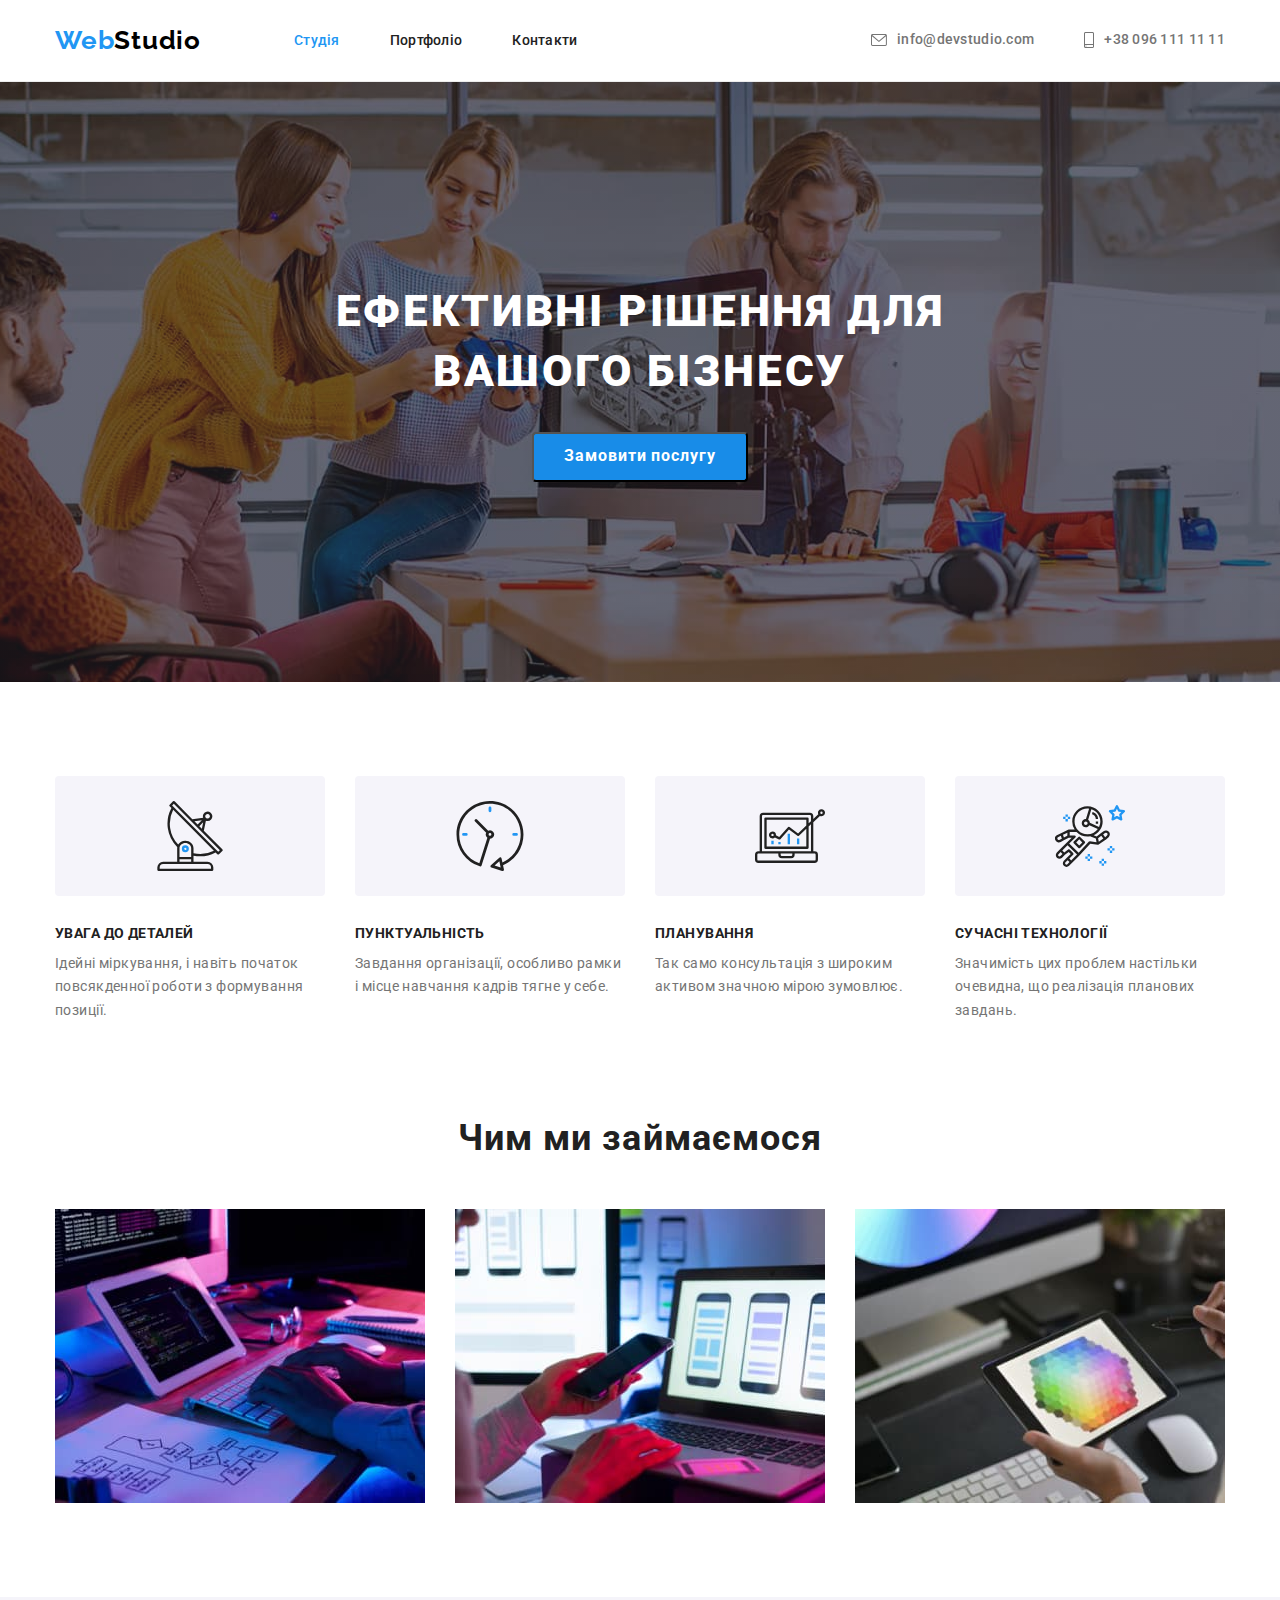
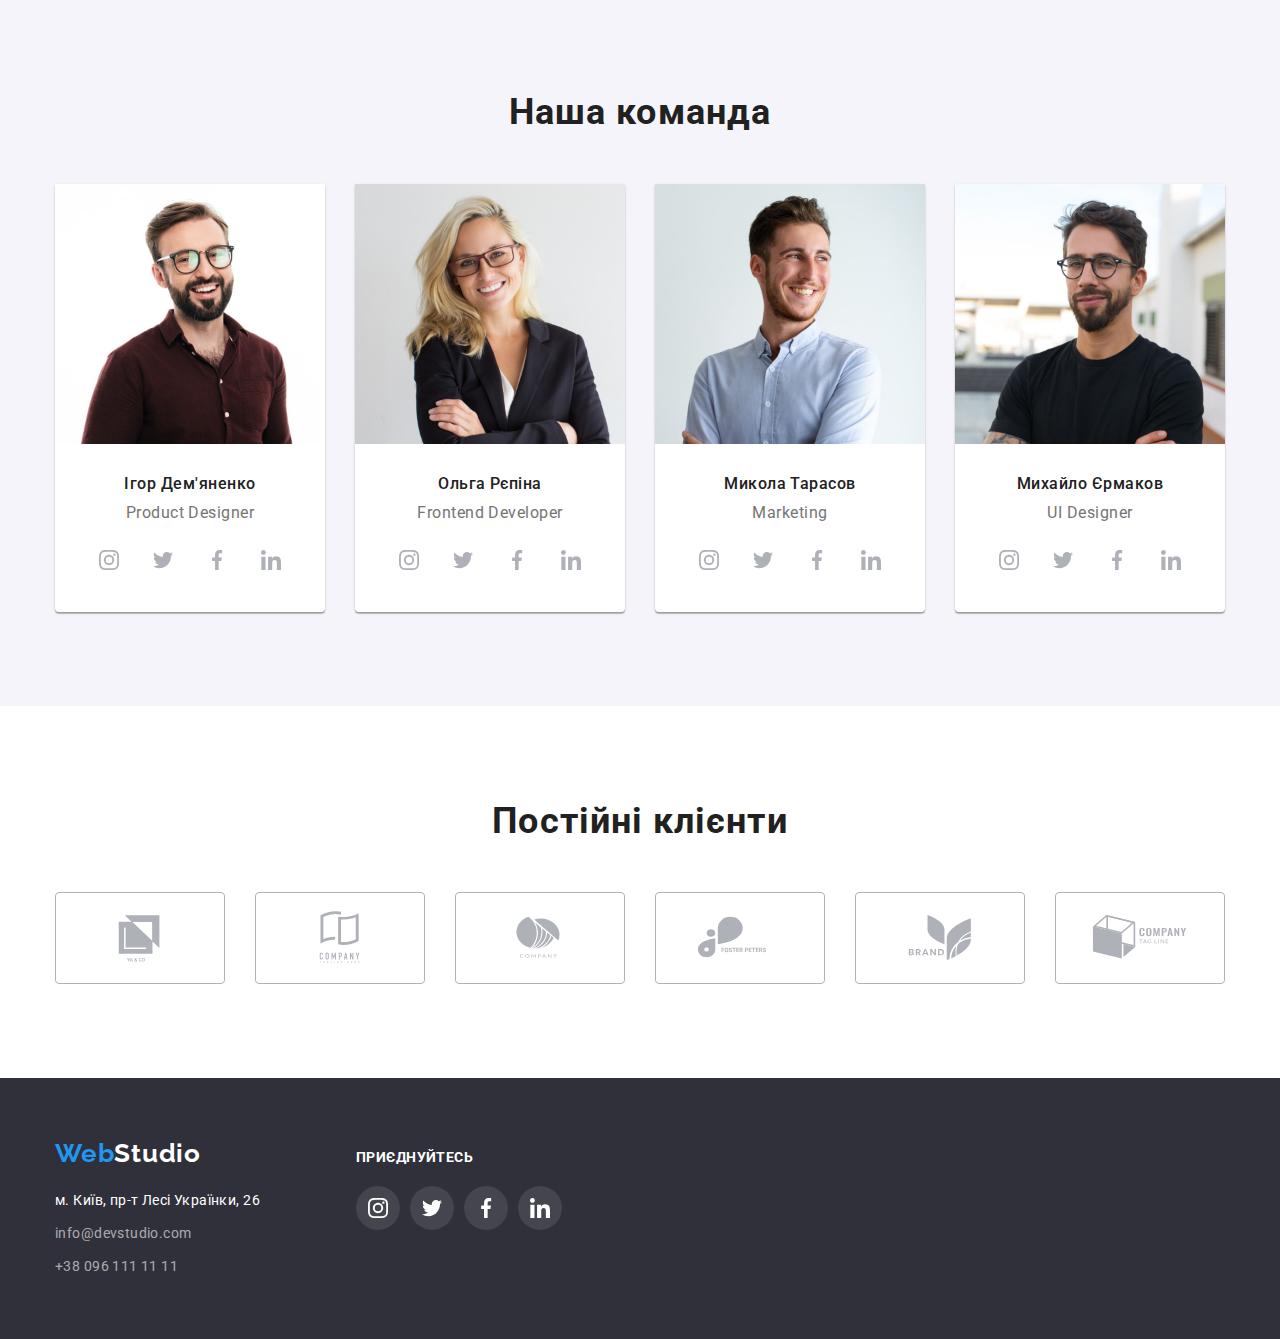
==== index.html @ 77d75700 "copy homework four" ====
<!DOCTYPE html>
<html lang="uk">
  <head>
    <meta charset="UTF-8" />
    <meta http-equiv="X-UA-Compatible" content="IE=edge" />
    <meta name="viewport" content="width=device-width, initial-scale=1.0" />
    <title>Студія</title>
    <link rel="preconnect" href="https://fonts.googleapis.com" />
    <link rel="preconnect" href="https://fonts.gstatic.com" crossorigin />
    <link
      href="https://fonts.googleapis.com/css2?family=Raleway:wght@700&family=Roboto:wght@400;500;700;900&display=swap"
      rel="stylesheet"
    />
    <link
      rel="stylesheet"
      href="https://cdnjs.cloudflare.com/ajax/libs/modern-normalize/1.1.0/modern-normalize.min.css"
    />
    <link rel="stylesheet" href="./css/styles.css" />
  </head>
  <body>
    <!--Шапка сайта-->
    <header class="header">
      <div class="container">
        <nav class="navigation">
          <a lang="en" href="./index.html" class="text-link link"
            >Web<span class="studio">Studio</span></a
          >
          <ul class="list-link list">
            <li>
              <a href="./index.html" class="navigation-link link active">Студія</a>
            </li>
            <li>
              <a href="./portfolio.html" class="navigation-link link">Портфоліо</a>
            </li>
            <li>
              <a href="" class="navigation-link link">Контакти</a>
            </li>
          </ul>
        </nav>
        <ul class="list-contacts list">
          <li>
            <a href="mailto:info@devstudio.com" class="contact-link link">
              <svg class="contact-logo" width="16" height="12">
                <use href="./images/symbol-defs.svg#envelope"></use></svg
              >info@devstudio.com</a
            >
          </li>
          <li>
            <a href="tel:+380961111111" class="contact-link link">
              <svg class="contact-logo" width="10" height="16">
                <use href="./images/symbol-defs.svg#smartphone"></use></svg
              >+38 096 111 11 11</a
            >
          </li>
        </ul>
      </div>
    </header>
    <!--Основний контент-->
    <main class="main">
      <!--Шапка контенту-->
      <section class="hero section">
        <div class="container">
          <h1 class="title-hero">Ефективні рішення для вашого бізнесу</h1>
          <button type="button" class="button">Замовити послугу</button>
        </div>
      </section>
      <!--Наші особливості-->
      <section class="feature section">
        <div class="container">
          <h2 class="visually-hidden">Наші особливості</h2>
          <ul class="feature-list list">
            <li class="text-list">
              <div class="container-logo">
                <svg class="feature-logo" width="70" height="70">
                  <use href="./images/symbol-defs.svg#antenna"></use>
                </svg>
              </div>
              <h3 class="title-text">УВАГА ДО ДЕТАЛЕЙ</h3>
              <p class="paragraph">
                Ідейні міркування, і навіть початок повсякденної роботи з формування позиції.
              </p>
            </li>
            <li class="text-list">
              <div class="container-logo">
                <svg class="feature-logo" width="70" height="70">
                  <use href="./images/symbol-defs.svg#clock"></use>
                </svg>
              </div>
              <h3 class="title-text">ПУНКТУАЛЬНІСТЬ</h3>
              <p class="paragraph">
                Завдання організації, особливо рамки і місце навчання кадрів тягне у себе.
              </p>
            </li>
            <li class="text-list">
              <div class="container-logo">
                <svg class="feature-logo" width="70" height="70">
                  <use href="./images/symbol-defs.svg#diagram"></use>
                </svg>
              </div>
              <h3 class="title-text">ПЛАНУВАННЯ</h3>
              <p class="paragraph">
                Так само консультація з широким активом значною мірою зумовлює.
              </p>
            </li>
            <li class="text-list">
              <div class="container-logo">
                <svg class="feature-logo" width="70" height="70">
                  <use href="./images/symbol-defs.svg#astronaut"></use>
                </svg>
              </div>
              <h3 class="title-text">СУЧАСНІ ТЕХНОЛОГІЇ</h3>
              <p class="paragraph">
                Значимість цих проблем настільки очевидна, що реалізація планових завдань.
              </p>
            </li>
          </ul>
        </div>
      </section>
      <!--Чим ми займаємося-->
      <section class="development section">
        <div class="container">
          <h2 class="title-development">Чим ми займаємося</h2>
          <ul class="list-development list">
            <li class="text-list-development">
              <div class="label">
                <img src="./images/one.jpg" alt="компютер" width="370" />
              </div>
            </li>
            <li class="text-list-development">
              <div class="label">
                <img src="./images/two.jpg" alt="телефон" width="370" />
              </div>
            </li>
            <li class="text-list-development">
              <div class="label">
                <img src="./images/three.jpg" alt="планшет" width="370" />
              </div>
            </li>
          </ul>
        </div>
      </section>
      <!--Наша команда-->
      <section class="team section">
        <div class="container">
          <h2 class="title-team">Наша команда</h2>
          <ul class="list-team list">
            <li class="text-list-team">
              <article class="card-team">
                <img
                  src="./images/productdesigner.jpg"
                  alt="чоловік в окулярах і сорочці"
                  width="270"
                />
                <div class="team-specialty">
                  <h3 class="title-name">Ігор Дем'яненко</h3>
                  <p class="specialty">Product Designer</p>
                  <ul class="team-social list">
                    <li class="text-team-social">
                      <a href="" class="social-link-team link">
                        <svg class="logo-team" width="20" height="20">
                          <use href="./images/symbol-defs.svg#instagram"></use>
                        </svg>
                      </a>
                    </li>
                    <li class="text-team-social">
                      <a href="" class="social-link-team link">
                        <svg class="logo-team" width="20" height="20">
                          <use href="./images/symbol-defs.svg#twitter"></use>
                        </svg>
                      </a>
                    </li>
                    <li class="text-team-social">
                      <a href="" class="social-link-team link">
                        <svg class="logo-team" width="20" height="20">
                          <use href="./images/symbol-defs.svg#facebook"></use>
                        </svg>
                      </a>
                    </li>
                    <li class="text-team-social">
                      <a href="" class="social-link-team link">
                        <svg class="logo-team" width="20" height="20">
                          <use href="./images/symbol-defs.svg#linkedin"></use>
                        </svg>
                      </a>
                    </li>
                  </ul>
                </div>
              </article>
            </li>
            <li class="text-list-team">
              <article class="card-team">
                <img
                  src="./images/frontenddeveloper.jpg"
                  alt="жінка в окулярах і костюмі"
                  width="270"
                />
                <div class="team-specialty">
                  <h3 class="title-name">Ольга Рєпіна</h3>
                  <p lang="en" class="specialty">Frontend Developer</p>
                  <ul class="team-social list">
                    <li class="text-team-social">
                      <a href="" class="social-link-team link">
                        <svg class="logo-team" width="20" height="20">
                          <use href="./images/symbol-defs.svg#instagram"></use>
                        </svg>
                      </a>
                    </li>
                    <li class="text-team-social">
                      <a href="" class="social-link-team link">
                        <svg class="logo-team" width="20" height="20">
                          <use href="./images/symbol-defs.svg#twitter"></use>
                        </svg>
                      </a>
                    </li>
                    <li class="text-team-social">
                      <a href="" class="social-link-team link">
                        <svg class="logo-team" width="20" height="20">
                          <use href="./images/symbol-defs.svg#facebook"></use>
                        </svg>
                      </a>
                    </li>
                    <li class="text-team-social">
                      <a href="" class="social-link-team link">
                        <svg class="logo-team" width="20" height="20">
                          <use href="./images/symbol-defs.svg#linkedin"></use>
                        </svg>
                      </a>
                    </li>
                  </ul>
                </div>
              </article>
            </li>
            <li class="text-list-team">
              <article class="card-team">
                <img
                  src="./images/marketing.jpg"
                  alt="чоловік в світло голубій сорочці"
                  width="270"
                />
                <div class="team-specialty">
                  <h3 class="title-name">Микола Тарасов</h3>
                  <p lang="en" class="specialty">Marketing</p>
                  <ul class="team-social list">
                    <li class="text-team-social">
                      <a href="" class="social-link-team link">
                        <svg class="logo-team" width="20" height="20">
                          <use href="./images/symbol-defs.svg#instagram"></use>
                        </svg>
                      </a>
                    </li>
                    <li class="text-team-social">
                      <a href="" class="social-link-team link">
                        <svg class="logo-team" width="20" height="20">
                          <use href="./images/symbol-defs.svg#twitter"></use>
                        </svg>
                      </a>
                    </li>
                    <li class="text-team-social">
                      <a href="" class="social-link-team link">
                        <svg class="logo-team" width="20" height="20">
                          <use href="./images/symbol-defs.svg#facebook"></use>
                        </svg>
                      </a>
                    </li>
                    <li class="text-team-social">
                      <a href="" class="social-link-team link">
                        <svg class="logo-team" width="20" height="20">
                          <use href="./images/symbol-defs.svg#linkedin"></use>
                        </svg>
                      </a>
                    </li>
                  </ul>
                </div>
              </article>
            </li>
            <li class="text-list-team">
              <article class="card-team">
                <img
                  src="./images/uidesigner.jpg"
                  alt="чоловік в окулярах і чорній футболці"
                  width="270"
                />
                <div class="team-specialty">
                  <h3 class="title-name">Михайло Єрмаков</h3>
                  <p lang="en" class="specialty">UI Designer</p>
                  <ul class="team-social list">
                    <li class="text-team-social">
                      <a href="" class="social-link-team link">
                        <svg class="logo-team" width="20" height="20">
                          <use href="./images/symbol-defs.svg#instagram"></use>
                        </svg>
                      </a>
                    </li>
                    <li class="text-team-social">
                      <a href="" class="social-link-team link">
                        <svg class="logo-team" width="20" height="20">
                          <use href="./images/symbol-defs.svg#twitter"></use>
                        </svg>
                      </a>
                    </li>
                    <li class="text-team-social">
                      <a href="" class="social-link-team link">
                        <svg class="logo-team" width="20" height="20">
                          <use href="./images/symbol-defs.svg#facebook"></use>
                        </svg>
                      </a>
                    </li>
                    <li class="text-team-social">
                      <a href="" class="social-link-team link">
                        <svg class="logo-team" width="20" height="20">
                          <use href="./images/symbol-defs.svg#linkedin"></use>
                        </svg>
                      </a>
                    </li>
                  </ul>
                </div>
              </article>
            </li>
          </ul>
        </div>
      </section>
    </main>
    <!--Постійні клієнти-->
    <section class="company section">
      <div class="container">
        <h2 class="title-company">Постійні клієнти</h2>
        <ul class="company-list list">
          <li class="company-text">
            <a href="" class="company-link link">
              <svg class="logo-company" width="106" height="60">
                <use href="./images/symbol-defs.svg#client-1"></use>
              </svg>
            </a>
          </li>
          <li class="company-text">
            <a href="" class="company-link link">
              <svg class="logo-company" width="106" height="60">
                <use href="./images/symbol-defs.svg#client-2"></use>
              </svg>
            </a>
          </li>
          <li class="company-text">
            <a href="" class="company-link link">
              <svg class="logo-company" width="106" height="60">
                <use href="./images/symbol-defs.svg#client-3"></use>
              </svg>
            </a>
          </li>
          <li class="company-text">
            <a href="" class="company-link link">
              <svg class="logo-company" width="106" height="60">
                <use href="./images/symbol-defs.svg#client-4"></use>
              </svg>
            </a>
          </li>
          <li class="company-text">
            <a href="" class="company-link link">
              <svg class="logo-company" width="106" height="60">
                <use href="./images/symbol-defs.svg#client-5"></use>
              </svg>
            </a>
          </li>
          <li class="company-text">
            <a href="" class="company-link link">
              <svg class="logo-company" width="106" height="60">
                <use href="./images/symbol-defs.svg#client-6"></use>
              </svg>
            </a>
          </li>
        </ul>
      </div>
    </section>
    <!--Підвал-->
    <footer class="footer">
      <div class="container">
        <div class="footer-container">
          <a lang="en" href="./index.html" class="text-link-footer link"
            >Web<span class="footer-studio">Studio</span></a
          >
          <address class="address">
            <p class="paragraph-address">м. Київ, пр-т Лесі Українки, 26</p>
            <ul class="list-address list">
              <li class="text-contact">
                <a href="mailto:info@devstudio.com" class="contact-link-address link"
                  >info@devstudio.com</a
                >
              </li>
              <li class="text-contact">
                <a href="tel:+380961111111" class="contact-link-address link">+38 096 111 11 11</a>
              </li>
            </ul>
          </address>
        </div>
        <div class="social">
          <p class="paragraph-social">Приєднуйтесь</p>
          <ul class="list-social list">
            <li class="text-social">
              <a href="" class="social-link link">
                <svg class="logo-social" width="20" height="20">
                  <use href="./images/symbol-defs.svg#instagram-footer"></use>
                </svg>
              </a>
            </li>
            <li class="text-social">
              <a href="" class="social-link link">
                <svg class="logo-social" width="20" height="20">
                  <use href="./images/symbol-defs.svg#twitter-footer"></use>
                </svg>
              </a>
            </li>
            <li class="text-social">
              <a href="" class="social-link link">
                <svg class="logo-social" width="20" height="20">
                  <use href="./images/symbol-defs.svg#facebook-footer"></use>
                </svg>
              </a>
            </li>
            <li class="text-social">
              <a href="" class="social-link link">
                <svg class="logo-social" width="20" height="20">
                  <use href="./images/symbol-defs.svg#linkedin-footer"></use>
                </svg>
              </a>
            </li>
          </ul>
        </div>
      </div>
    </footer>
  </body>
</html>
---- css/styles.css ----
html {
    box-sizing: border-box;
}

*,
*::before,
*::after {
    box-sizing: inherit;
}

:root {
    --title-text-color: #212121;
    --primary-text-color: #757575;
    --accent-color: #2196f3;
    --active-color: #fff;
    --indent-number: 30px;
}

body {
    font-family: 'Roboto', sans-serif;
    color: var(--title-text-color);
}

p,
h1,
h2,
h3,
h4,
h5,
h6 {
    margin: 0;
}

ul,
ol {
    margin: 0;
    padding-left: 0;
    list-style: none;
}

img {
    display: block;
    max-width: 100%;
    height: auto;
}

.container {
    width: 1200px;
    padding-left: 15px;
    padding-right: 15px;
    margin: 0 auto;
}

/*-----------------------------------------ШАПКА САЙТА--------------------------------------------*/

.header {
    border-bottom: 1px solid #ececec;
    padding-top: 25px;
    padding-bottom: 25px;
}

.list-link,
.list-contacts {
    display: flex;
    align-items: center;
    gap: 50px;
}

.header > .container {
    display: flex;
    align-items: center;
    justify-content: space-between;
}

.navigation {
    display: flex;
    align-items: center;
}

.text-link {
    margin-right: 93px;
}

.text-link,
.text-link-footer {
    font-family: 'Raleway';
    font-weight: 700;
    font-size: 26px;
    line-height: 1.19;
    letter-spacing: 0.03em;
    color: var(--accent-color);
}

.studio {
    color: #000;
}

.link {
    text-decoration: none;
}

.list {
    list-style: none;
}

.navigation-link,
.contact-link {
    font-weight: 500;
    font-size: 14px;
    line-height: 1.14;
    letter-spacing: 0.02em;
}

.navigation-link {
    color: var(--title-text-color);
}

.navigation-link:hover,
.navigation-link:focus {
    color: var(--accent-color);
}

.active {
    color: var(--accent-color);
    position: relative;
}

.contact-link {
    display: flex;
    align-items: center;
    gap: 10px;
    color: var(--primary-text-color);
    fill: currentColor;
}

.contact-link:hover,
.contact-link:focus {
    color: var(--accent-color);
}

/*-----------------------------------------ШАПКА КОНТЕНТУ---------------------------------------*/

.section {
    padding-top: 94px;
    padding-bottom: 94px;
}

.development {
    padding-top: 0;
}

.hero {
    padding-top: 200px;
    padding-bottom: 200px;
    background-color: #2f303a;
    background-image: linear-gradient(rgba(47, 48, 58, 0.4), rgba(47, 48, 58, 0.4)),
        url(../images/hero.jpg);
    text-align: center;
    background-repeat: no-repeat;
    background-position: center;
    background-size: 1600px;
}

.title-hero {
    font-weight: 900;
    font-size: 44px;
    line-height: 1.36;
    letter-spacing: 0.06em;
    text-transform: uppercase;
    color: var(--active-color);
    width: 696px;
    margin-left: auto;
    margin-right: auto;
}

.button {
    font-weight: 700;
    font-size: 16px;
    line-height: 1.89;
    align-items: center;
    letter-spacing: 0.06em;
    cursor: pointer;
    color: var(--active-color);
    background-color: #188ce8;
    margin-top: var(--indent-number);
    min-width: 216px;
    min-height: 50px;
    border-radius: 4px;
}

.button:hover,
.button:focus {
    color: var(--active-color);
    background-color: var(--accent-color);
}

/*-----------------------------------------НАШІ ОСОБЛИВОСТІ--------------------------------------*/

.visually-hidden {
    position: absolute;
    width: 1px;
    height: 1px;
    margin: -1px;
    border: 0;
    padding: 0;
    white-space: nowrap;
    clip-path: inset(100%);
    clip: rect(0 0 0 0);
    overflow: hidden;
}

.feature-list {
    display: flex;
    flex-wrap: wrap;
    justify-content: center;
    gap: var(--indent-number);
}

.text-list {
    flex-basis: calc(100% / 4 - var(--indent-number));
}

.container-logo {
    width: 270px;
    height: 120px;
    background: #f5f4fa;
    border-radius: 4px;
    display: flex;
    align-items: center;
    justify-content: center;
}

.title-text {
    font-size: 14px;
    line-height: 1.14;
    letter-spacing: 0.03em;
    text-transform: uppercase;
    color: var(--title-text-color);
    margin-top: var(--indent-number);
}

.paragraph {
    margin-top: 10px;
}

.paragraph,
.paragraph-address,
.contact-link-address {
    font-family: 'Roboto';
    font-style: normal;
    font-size: 14px;
    line-height: 1.71;
    letter-spacing: 0.03em;
    color: var(--primary-text-color);
}

.paragraph-address {
    color: var(--active-color);
}

/*-----------------------------------------ЧИМ МИ ЗАЙМАЄМОСЬ----------------------------------------*/

.title-development,
.title-team {
    font-size: 36px;
    line-height: 1.17;
    text-align: center;
    letter-spacing: 0.03em;
    color: var(--title-text-color);
}

.list-development {
    display: flex;
    justify-content: center;
    gap: var(--indent-number);
    margin-top: 50px;
}

.label {
    width: 370px;
}

.text-list-development {
    flex-basis: calc(100% / 3 - var(--indent-number));
}

/*-----------------------------------------НАША КОМАНДА----------------------------------------------*/

.team {
    background-color: #f5f4fa;
}

.list-team {
    display: flex;
    flex-wrap: wrap;
    justify-content: center;
    gap: var(--indent-number);
    margin-top: 50px;
}

.card-team {
    width: 270px;
}

.text-list-team {
    flex-basis: calc(100% / 4 - var(--indent-number));
    background: var(--active-color);
    box-shadow: 0px 1px 3px rgba(0, 0, 0, 0.12), 0px 1px 1px rgba(0, 0, 0, 0.14),
        0px 2px 1px rgba(0, 0, 0, 0.2);
    border-radius: 0px 0px 4px 4px;
}

.title-name {
    font-weight: 500;
    font-size: 16px;
    line-height: 1.19;
    text-align: center;
    letter-spacing: 0.03em;
    color: var(--title-text-color);
}

.team-specialty {
    padding-top: var(--indent-number);
    padding-bottom: var(--indent-number);
}

.specialty {
    font-size: 16px;
    line-height: 1.19;
    text-align: center;
    letter-spacing: 0.03em;
    color: var(--primary-text-color);
    margin-top: 10px;
}

.team-social {
    display: flex;
    margin-top: 16px;
    gap: 10px;
    justify-content: center;
}

.social-link-team,
.social-link {
    width: 44px;
    height: 44px;
    border-radius: 50%;
    display: flex;
    align-items: center;
    justify-content: center;
}

.social-link-team {
    background: var(--active-color);
    fill: #afb1b8;
}

.social-link-team:hover,
.social-link-team:focus {
    background-color: var(--accent-color);
    fill: var(--active-color);
}

/*==================================ПОСТІЙНІ КЛІЄНТІ====================================*/

.title-company {
    font-weight: 700;
    font-size: 36px;
    line-height: 1.17;
    text-align: center;
    letter-spacing: 0.03em;
    color: #212121;
}

.company-list {
    margin-top: 50px;
    display: flex;
    flex-wrap: wrap;
    justify-content: center;
    gap: var(--indent-number);
}

.company-text {
    flex-basis: calc(100% / 6 - var(--indent-number));
}

.company-link {
    display: flex;
    align-items: center;
    justify-content: center;
    width: 170px;
    height: 92px;
    border: 1px solid #afb1b8;
    border-radius: 4px;
    fill: #afb1b8;
}

.company-link:hover,
.company-link:focus {
    border-color: var(--accent-color);
    fill: var(--accent-color);
}

/*-----------------------------------------ФІЛЬТРИ ПРОЕКТІВ-------------------------------------------*/

.list-filter {
    display: flex;
    justify-content: center;
    gap: 8px;
}

.list-project {
    display: flex;
    flex-wrap: wrap;
    gap: var(--indent-number);
    margin-top: 50px;
}

.text-list-project {
    flex-basis: calc(100% / 3 - var(--indent-number));
}

.button-filter {
    cursor: pointer;
    font-family: 'Roboto';
    font-weight: 500;
    font-size: 16px;
    line-height: 1.63;
    text-align: center;
    letter-spacing: 0.03em;
    color: var(--title-text-color);
    padding: 6px 22px;
    border-radius: 4px;
    border: 0;
}

.button-filter:hover,
.button-filter:focus {
    color: var(--active-color);
    background-color: var(--accent-color);
    box-shadow: 0px 3px 1px rgba(0, 0, 0, 0.1), 0px 1px 2px rgba(0, 0, 0, 0.08),
        0px 2px 2px rgba(0, 0, 0, 0.12);
}

.card {
    width: 370px;
}

.card:hover {
    box-shadow: 0px 1px 1px rgba(0, 0, 0, 0.12), 0px 4px 4px rgba(0, 0, 0, 0.06),
        1px 4px 6px rgba(0, 0, 0, 0.16);
}

.card-content {
    padding: 20px 24px;
    background: var(--active-color);
    border: 1px solid #eee;
}

.title-text-project {
    font-size: 18px;
    line-height: 2;
    letter-spacing: 0.06em;
    color: var(--title-text-color);
}

.paragraph-project {
    font-size: 16px;
    line-height: 1.89;
    letter-spacing: 0.03em;
    color: var(--primary-text-color);
    margin-top: 4px;
}

/*-----------------------------------------ПІДВАЛ------------------------------------------------*/

.footer {
    background: #2f303a;
    padding-top: 60px;
    padding-bottom: 60px;
}

.footer > .container {
    display: flex;
    gap: 70px;
    align-items: baseline;
}

.footer-container {
    min-width: 231px;
}

.address {
    margin-top: 20px;
}

.footer-studio {
    color: var(--active-color);
}

.list-address {
    margin-top: 9px;
}

.text-contact:not(:first-child) {
    margin-top: 9px;
}

.contact-link-address {
    color: rgba(255, 255, 255, 0.6);
}

.contact-link-address:hover,
.contact-link-address:focus {
    color: var(--accent-color);
}

.social {
    min-width: 206px;
    height: 80px;
}

.list-social {
    display: flex;
    margin-top: 20px;
    justify-content: center;
    gap: 10px;
}

.paragraph-social {
    font-weight: 700;
    font-size: 14px;
    line-height: 1.14;
    letter-spacing: 0.03em;
    text-transform: uppercase;
    color: var(--active-color);
}

.social-link {
    background: rgba(255, 255, 255, 0.1);
}

.logo-social {
    fill: var(--active-color);
}

.social-link:hover,
.social-link:focus {
    background-color: var(--accent-color);
}
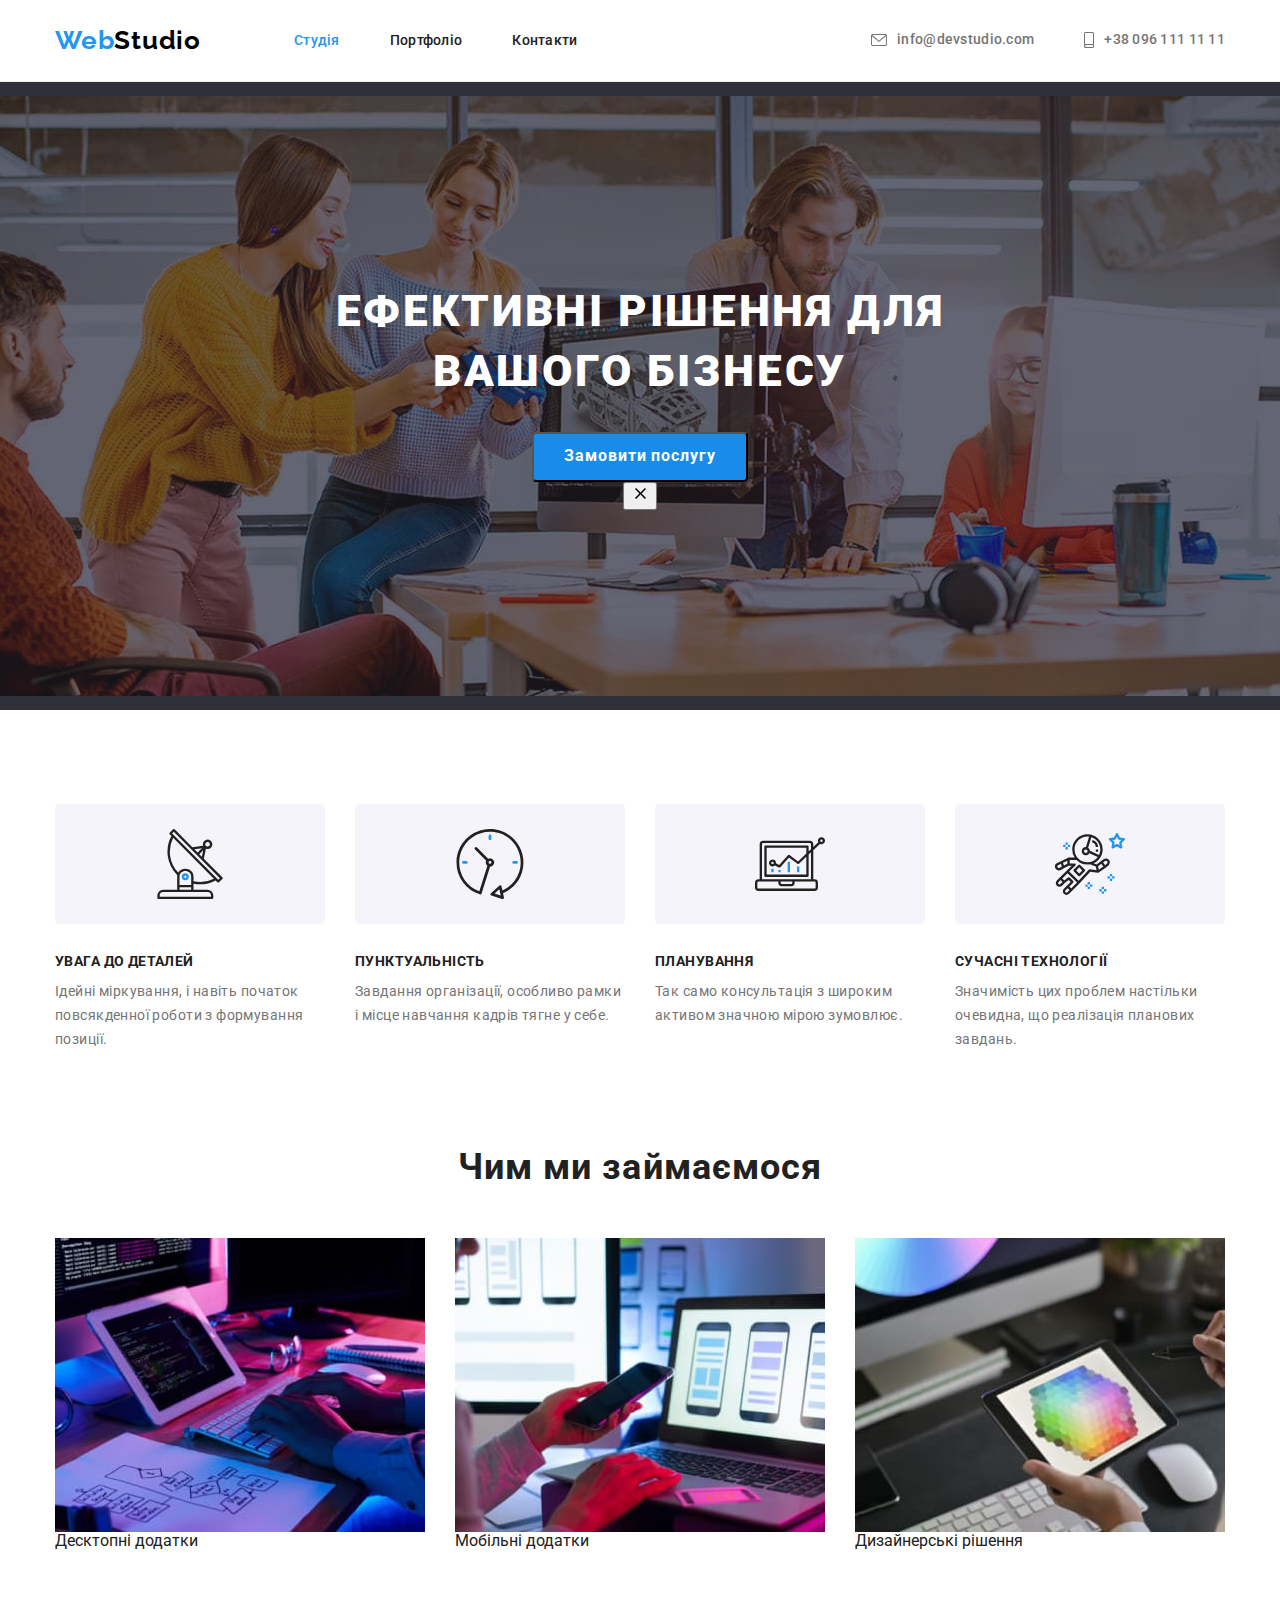
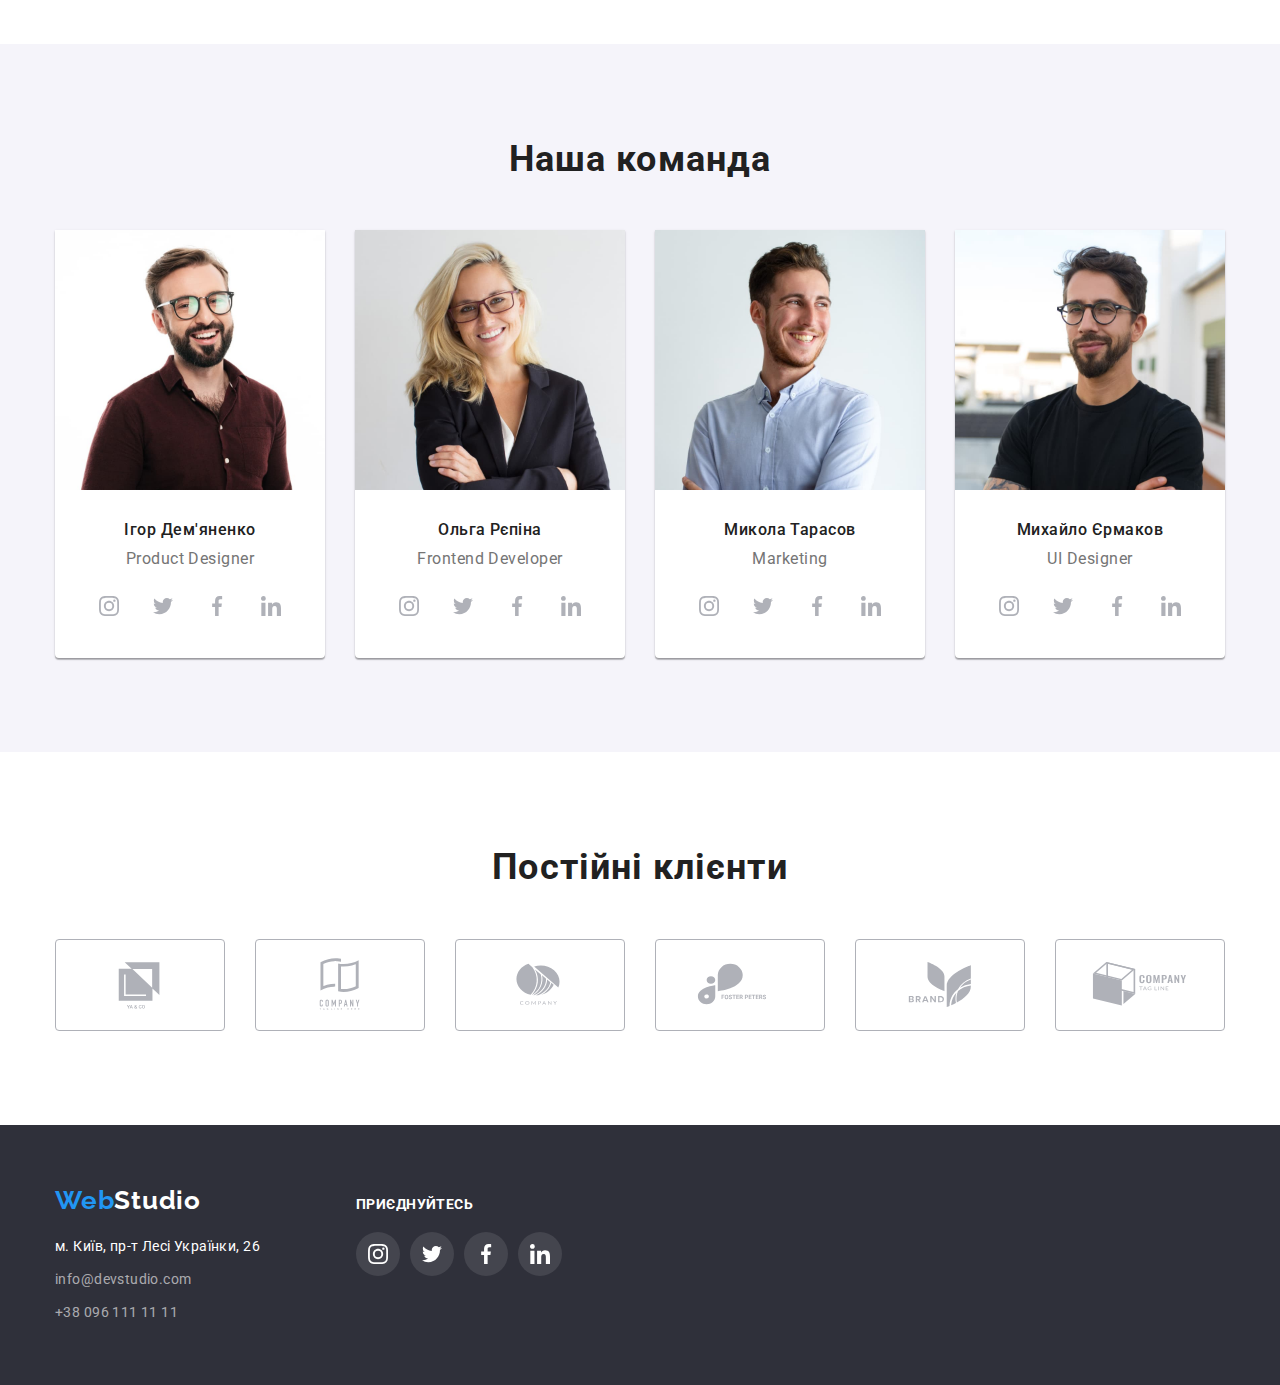
==== commit be192587: "added modal window" ====
--- a/index.html
+++ b/index.html
@@ -61,7 +61,17 @@
       <section class="hero section">
         <div class="container">
           <h1 class="title-hero">Ефективні рішення для вашого бізнесу</h1>
-          <button type="button" class="button">Замовити послугу</button>
+          <button type="button" class="button" data-modal-open>Замовити послугу</button>
+          <div class="backdrop is-hidden" data-modal>
+            <div class="modal">
+              <button data-modal-close type="button" class="close">
+                <svg class="modal-close" width="18" height="18">
+                  <use href="./images/symbol-defs.svg#close"></use>
+                </svg>
+                <span class="visually-hidden">Закрити</span>
+              </button>
+            </div>
+          </div>
         </div>
       </section>
       <!--Наші особливості-->
@@ -124,16 +134,19 @@
             <li class="text-list-development">
               <div class="label">
                 <img src="./images/one.jpg" alt="компютер" width="370" />
+                <p class="paragraph-development">Десктопні додатки</p>
               </div>
             </li>
             <li class="text-list-development">
               <div class="label">
                 <img src="./images/two.jpg" alt="телефон" width="370" />
+                <p class="paragraph-development">Мобільні додатки</p>
               </div>
             </li>
             <li class="text-list-development">
               <div class="label">
                 <img src="./images/three.jpg" alt="планшет" width="370" />
+                <p class="paragraph-development">Дизайнерські рішення</p>
               </div>
             </li>
           </ul>
@@ -426,5 +439,6 @@
         </div>
       </div>
     </footer>
+    <script src="./js/modal.js"></script>
   </body>
 </html>
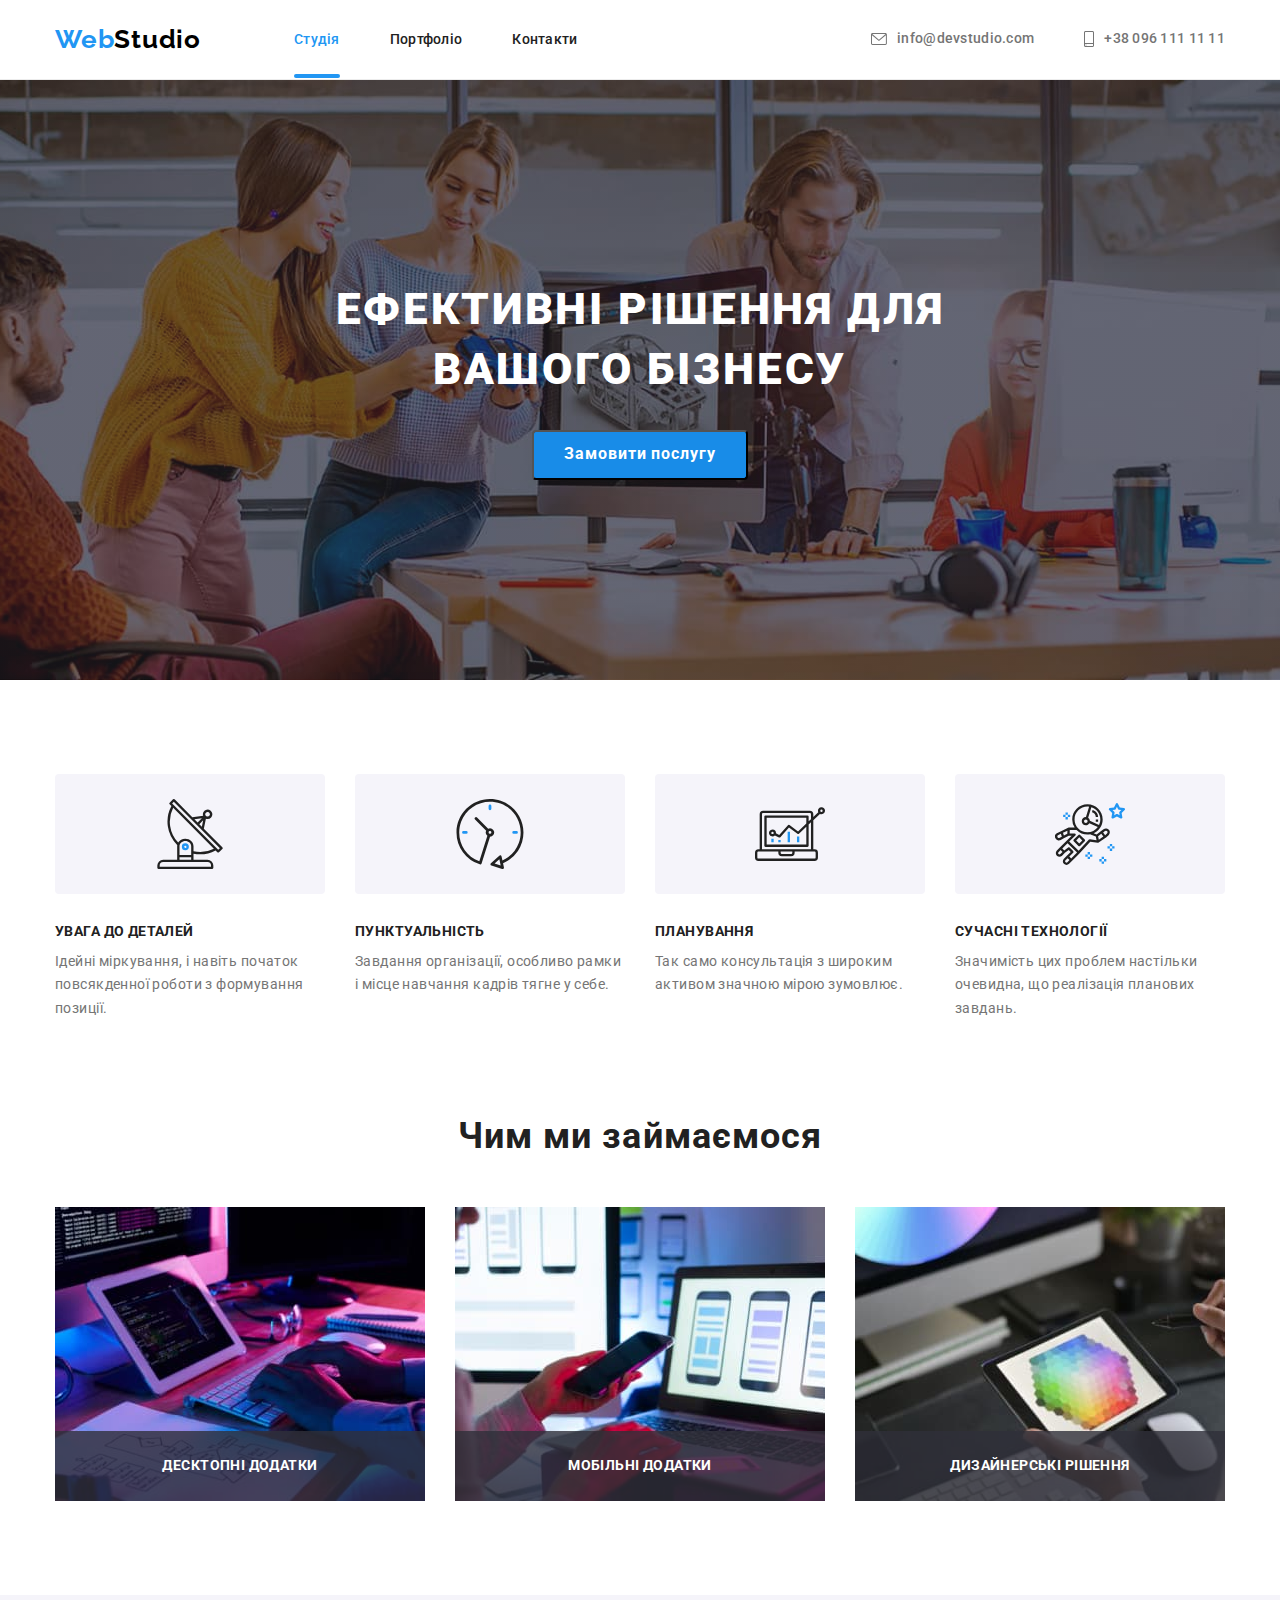
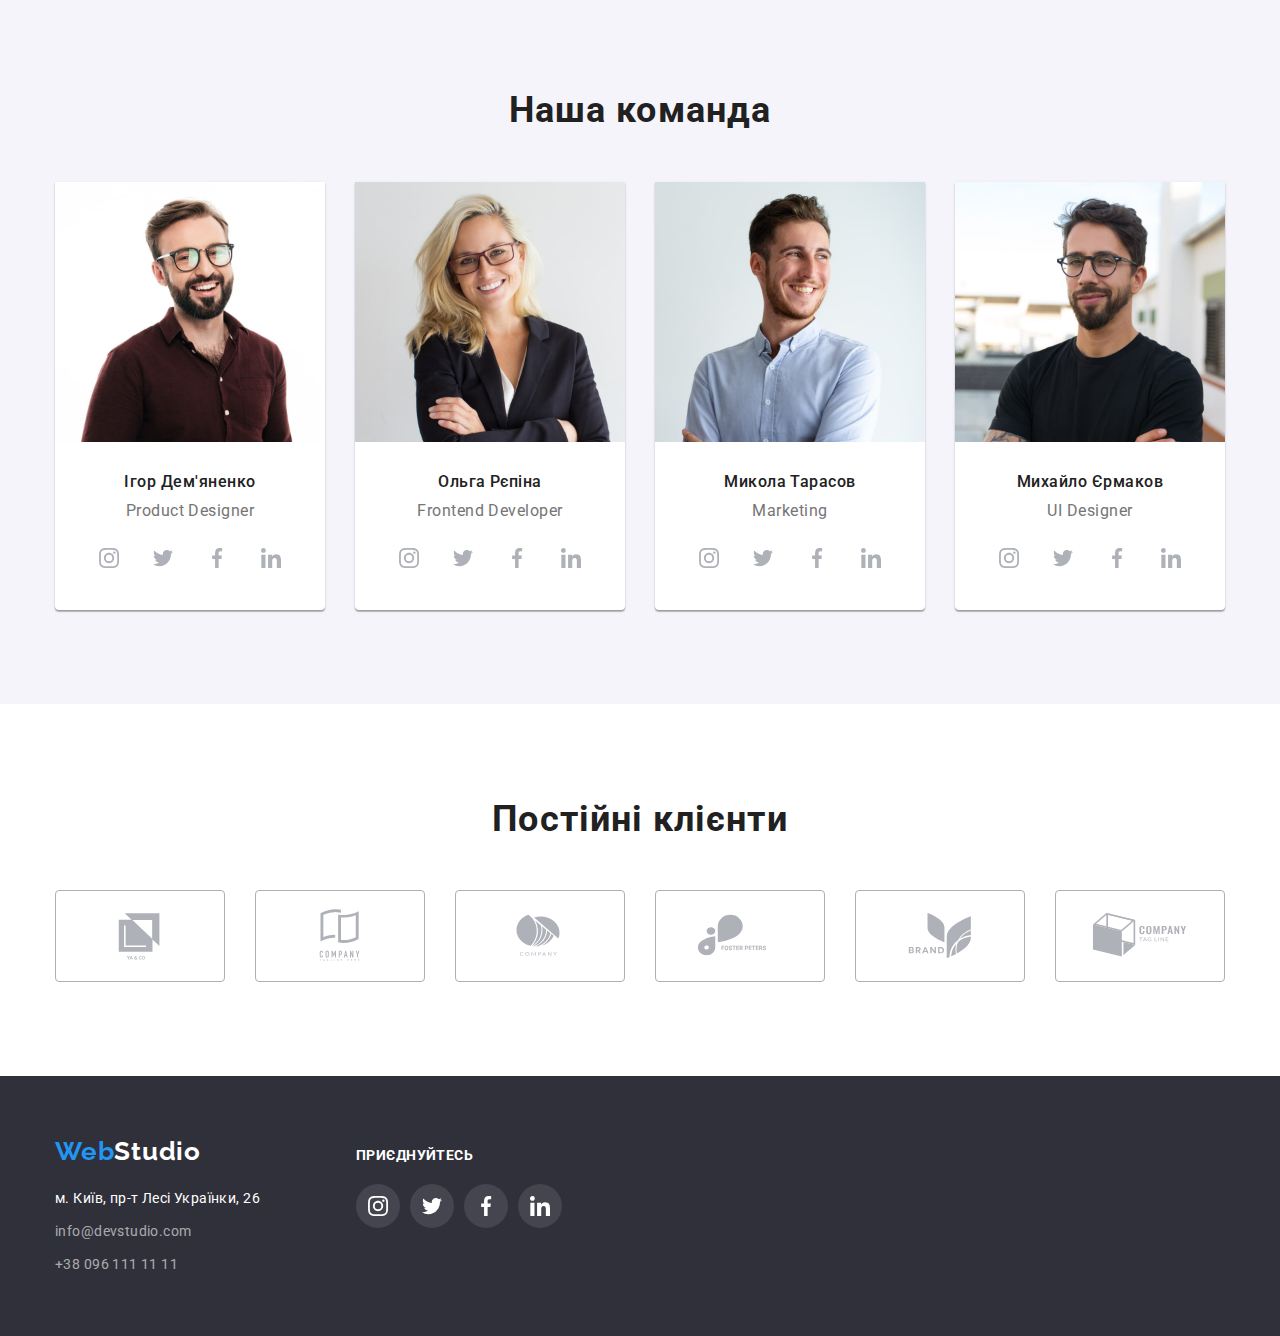
==== commit 4fe540ea: "placed the modal code under the footer" ====
--- a/index.html
+++ b/index.html
@@ -62,16 +62,6 @@
         <div class="container">
           <h1 class="title-hero">Ефективні рішення для вашого бізнесу</h1>
           <button type="button" class="button" data-modal-open>Замовити послугу</button>
-          <div class="backdrop is-hidden" data-modal>
-            <div class="modal">
-              <button data-modal-close type="button" class="close">
-                <svg class="modal-close" width="18" height="18">
-                  <use href="./images/symbol-defs.svg#close"></use>
-                </svg>
-                <span class="visually-hidden">Закрити</span>
-              </button>
-            </div>
-          </div>
         </div>
       </section>
       <!--Наші особливості-->
@@ -439,6 +429,16 @@
         </div>
       </div>
     </footer>
+    <div class="backdrop is-hidden" data-modal>
+      <div class="modal">
+        <button data-modal-close type="button" class="close">
+          <svg class="modal-close" width="18" height="18">
+            <use href="./images/symbol-defs.svg#close"></use>
+          </svg>
+          <span class="visually-hidden">Закрити</span>
+        </button>
+      </div>
+    </div>
     <script src="./js/modal.js"></script>
   </body>
 </html>
--- a/css/styles.css
+++ b/css/styles.css
@@ -14,6 +14,7 @@
     --accent-color: #2196f3;
     --active-color: #fff;
     --indent-number: 30px;
+    --animation-behavior: cubic-bezier(0.4, 0, 0.2, 1);
 }
 
 body {
@@ -55,8 +56,8 @@
 
 .header {
     border-bottom: 1px solid #ececec;
-    padding-top: 25px;
-    padding-bottom: 25px;
+    padding-bottom: 24px;
+    padding-top: 24px;
 }
 
 .list-link,
@@ -113,6 +114,7 @@
 
 .navigation-link {
     color: var(--title-text-color);
+    transition: color 250ms var(--animation-behavior);
 }
 
 .navigation-link:hover,
@@ -125,12 +127,24 @@
     position: relative;
 }
 
+.active::after {
+    content: '';
+    position: absolute;
+    background-color: currentColor;
+    border-radius: 2px;
+    width: 100%;
+    height: 4px;
+    bottom: -31px;
+    left: 0;
+}
+
 .contact-link {
     display: flex;
     align-items: center;
     gap: 10px;
     color: var(--primary-text-color);
     fill: currentColor;
+    transition: color 250ms var(--animation-behavior);
 }
 
 .contact-link:hover,
@@ -158,7 +172,8 @@
     text-align: center;
     background-repeat: no-repeat;
     background-position: center;
-    background-size: 1600px;
+    background-size: cover;
+    max-width: 1600px;
 }
 
 .title-hero {
@@ -182,16 +197,73 @@
     cursor: pointer;
     color: var(--active-color);
     background-color: #188ce8;
-    margin-top: var(--indent-number);
     min-width: 216px;
     min-height: 50px;
     border-radius: 4px;
+    margin-top: var(--indent-number);
+    transition: background-color 250ms var(--animation-behavior);
 }
 
 .button:hover,
 .button:focus {
     color: var(--active-color);
     background-color: var(--accent-color);
+}
+
+.backdrop {
+    position: fixed;
+    top: 0;
+    left: 0;
+    width: 100%;
+    height: 100%;
+    background: rgba(0, 0, 0, 0.2);
+    /* display: block; */
+    z-index: 1;
+    transition: opacity 250ms var(--animation-behavior), visibility 250ms var(--animation-behavior);
+}
+
+.is-hidden {
+    opacity: 0;
+    visibility: hidden;
+    pointer-events: none;
+}
+
+.modal {
+    position: absolute;
+    top: 50%;
+    left: 50%;
+    transform: translate(-50%, -50%) scale(1);
+    width: 528px;
+    height: 581px;
+    border-radius: 4px;
+    background-color: var(--active-color);
+    box-shadow: 0px 1px 3px rgba(0, 0, 0, 0.12), 0px 1px 1px rgba(0, 0, 0, 0.14),
+        0px 2px 1px rgba(0, 0, 0, 0.2);
+    /* display: block; */
+    transition: transform 250ms var(--animation-behavior),opacity 250ms var(--animation-behavior),
+        visibility 250ms var(--animation-behavior);
+}
+
+.backdrop.is-hidden .modal {
+    transform: translate(-50%, -50%) scale(0);
+    /* visibility: hidden;
+        pointer-events: none; */
+}
+
+.close {
+    position: absolute;
+    top: 8px;
+    right: 8px;
+    width: 30px;
+    height: 30px;
+    border-radius: 50%;
+    border: 1px solid rgba(0, 0, 0, 0.1);
+    background-color: var(--active-color);
+    display: flex;
+    align-items: center;
+    justify-content: center;
+    cursor: pointer;
+    padding: 0;
 }
 
 /*-----------------------------------------НАШІ ОСОБЛИВОСТІ--------------------------------------*/
@@ -217,14 +289,14 @@
 }
 
 .text-list {
-    flex-basis: calc(100% / 4 - var(--indent-number));
+    flex-basis: calc((100% - 90px) / 4);
 }
 
 .container-logo {
     width: 270px;
     height: 120px;
+    border-radius: 4px;
     background: #f5f4fa;
-    border-radius: 4px;
     display: flex;
     align-items: center;
     justify-content: center;
@@ -276,12 +348,30 @@
     margin-top: 50px;
 }
 
+.text-list-development {
+    flex-basis: calc((100% - 60px) / 3);
+}
+
 .label {
-    width: 370px;
-}
-
-.text-list-development {
-    flex-basis: calc(100% / 3 - var(--indent-number));
+    position: relative;
+}
+
+.paragraph-development {
+    position: absolute;
+    bottom: 0;
+    left: 0;
+    width: 100%;
+    height: 70px;
+    font-weight: 700;
+    font-size: 14px;
+    line-height: 1.14;
+    text-align: center;
+    letter-spacing: 0.03em;
+    text-transform: uppercase;
+    color: var(--active-color);
+    background: rgba(47, 48, 58, 0.8);
+    padding-top: 27px;
+    padding-bottom: 27px;
 }
 
 /*-----------------------------------------НАША КОМАНДА----------------------------------------------*/
@@ -298,12 +388,8 @@
     margin-top: 50px;
 }
 
-.card-team {
-    width: 270px;
-}
-
 .text-list-team {
-    flex-basis: calc(100% / 4 - var(--indent-number));
+    flex-basis: calc((100% - 90) / 4);
     background: var(--active-color);
     box-shadow: 0px 1px 3px rgba(0, 0, 0, 0.12), 0px 1px 1px rgba(0, 0, 0, 0.14),
         0px 2px 1px rgba(0, 0, 0, 0.2);
@@ -335,9 +421,9 @@
 
 .team-social {
     display: flex;
+    gap: 10px;
+    justify-content: center;
     margin-top: 16px;
-    gap: 10px;
-    justify-content: center;
 }
 
 .social-link-team,
@@ -348,6 +434,8 @@
     display: flex;
     align-items: center;
     justify-content: center;
+    transition: background-color 250ms var(--animation-behavior),
+        fill 250ms var(--animation-behavior);
 }
 
 .social-link-team {
@@ -369,30 +457,31 @@
     line-height: 1.17;
     text-align: center;
     letter-spacing: 0.03em;
-    color: #212121;
+    color: var(--title-text-color);
 }
 
 .company-list {
+    display: flex;
+    flex-wrap: wrap;
+    justify-content: center;
+    gap: var(--indent-number);
     margin-top: 50px;
-    display: flex;
-    flex-wrap: wrap;
-    justify-content: center;
-    gap: var(--indent-number);
 }
 
 .company-text {
-    flex-basis: calc(100% / 6 - var(--indent-number));
+    flex-basis: calc((100% - 150px) / 6);
 }
 
 .company-link {
-    display: flex;
-    align-items: center;
-    justify-content: center;
     width: 170px;
     height: 92px;
+    border-radius: 4px;
     border: 1px solid #afb1b8;
-    border-radius: 4px;
     fill: #afb1b8;
+    display: flex;
+    align-items: center;
+    justify-content: center;
+    transition: border-color 250ms var(--animation-behavior), fill 250ms var(--animation-behavior);
 }
 
 .company-link:hover,
@@ -417,7 +506,7 @@
 }
 
 .text-list-project {
-    flex-basis: calc(100% / 3 - var(--indent-number));
+    flex-basis: calc((100% - 60px) / 3);
 }
 
 .button-filter {
@@ -432,6 +521,8 @@
     padding: 6px 22px;
     border-radius: 4px;
     border: 0;
+    transition: background-color 250ms var(--animation-behavior),
+        color 250ms var(--animation-behavior), box-shadow 250ms var(--animation-behavior);
 }
 
 .button-filter:hover,
@@ -443,7 +534,7 @@
 }
 
 .card {
-    width: 370px;
+    transition: box-shadow 250ms var(--animation-behavior);
 }
 
 .card:hover {
@@ -452,9 +543,9 @@
 }
 
 .card-content {
-    padding: 20px 24px;
     background: var(--active-color);
     border: 1px solid #eee;
+    padding: 20px 24px;
 }
 
 .title-text-project {
@@ -472,6 +563,37 @@
     margin-top: 4px;
 }
 
+.paragraph-overlay {
+    color: var(--active-color);
+    font-size: 18px;
+    line-height: 1.56;
+    letter-spacing: 0.03em;
+    padding: 63px 28px;
+}
+
+.overlay {
+    position: absolute;
+    bottom: 0;
+    left: 0;
+    width: 100%;
+    height: 100%;
+    background: rgba(33, 150, 243, 0.9);
+    transform: translateY(100%);
+    opacity: 0;
+    transition: transform 250ms var(--animation-behavior),
+        background-color 250ms var(--animation-behavior), opacity 250ms var(--animation-behavior);
+}
+
+.card-thumb {
+    position: relative;
+    overflow: hidden;
+}
+
+.card:hover .overlay {
+    transform: translateY(0);
+    opacity: 1;
+}
+
 /*-----------------------------------------ПІДВАЛ------------------------------------------------*/
 
 .footer {
@@ -508,6 +630,7 @@
 
 .contact-link-address {
     color: rgba(255, 255, 255, 0.6);
+    transition: color 250ms var(--animation-behavior);
 }
 
 .contact-link-address:hover,
@@ -522,9 +645,9 @@
 
 .list-social {
     display: flex;
+    justify-content: center;
+    gap: 10px;
     margin-top: 20px;
-    justify-content: center;
-    gap: 10px;
 }
 
 .paragraph-social {
